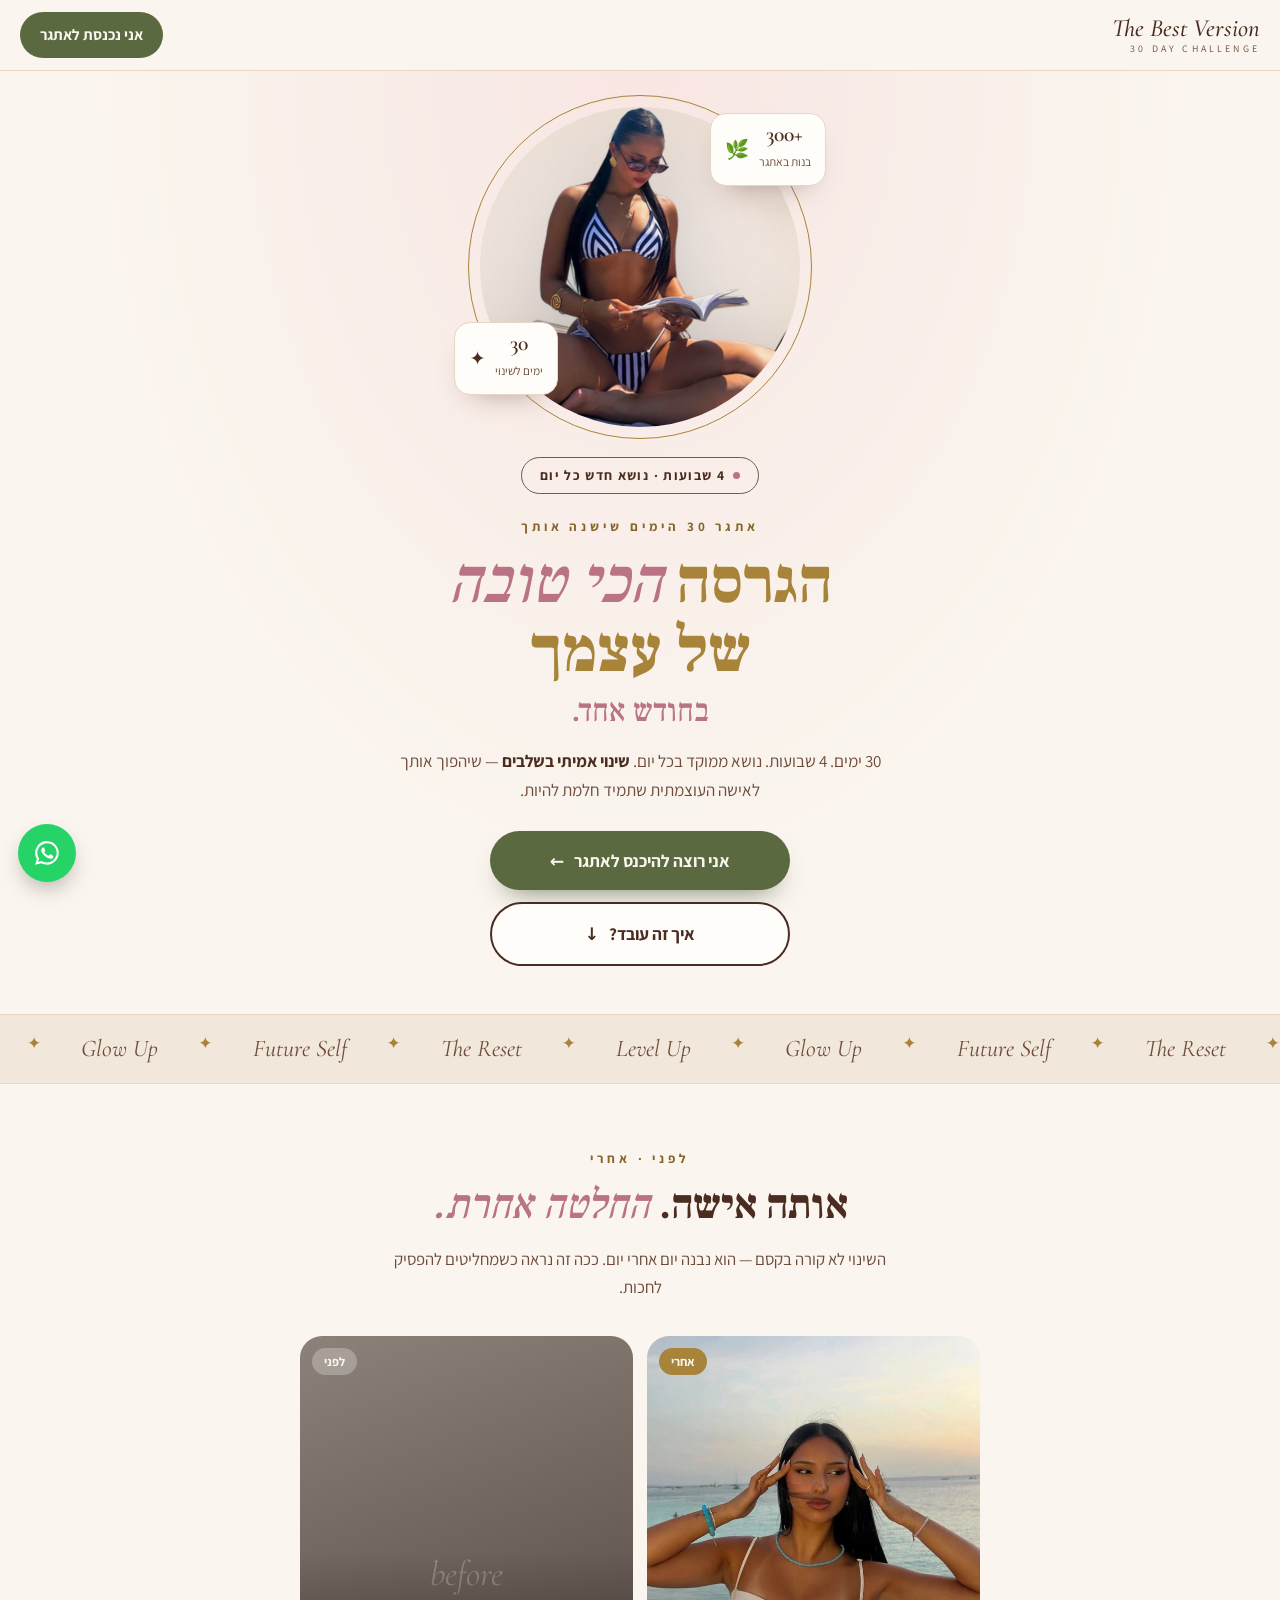
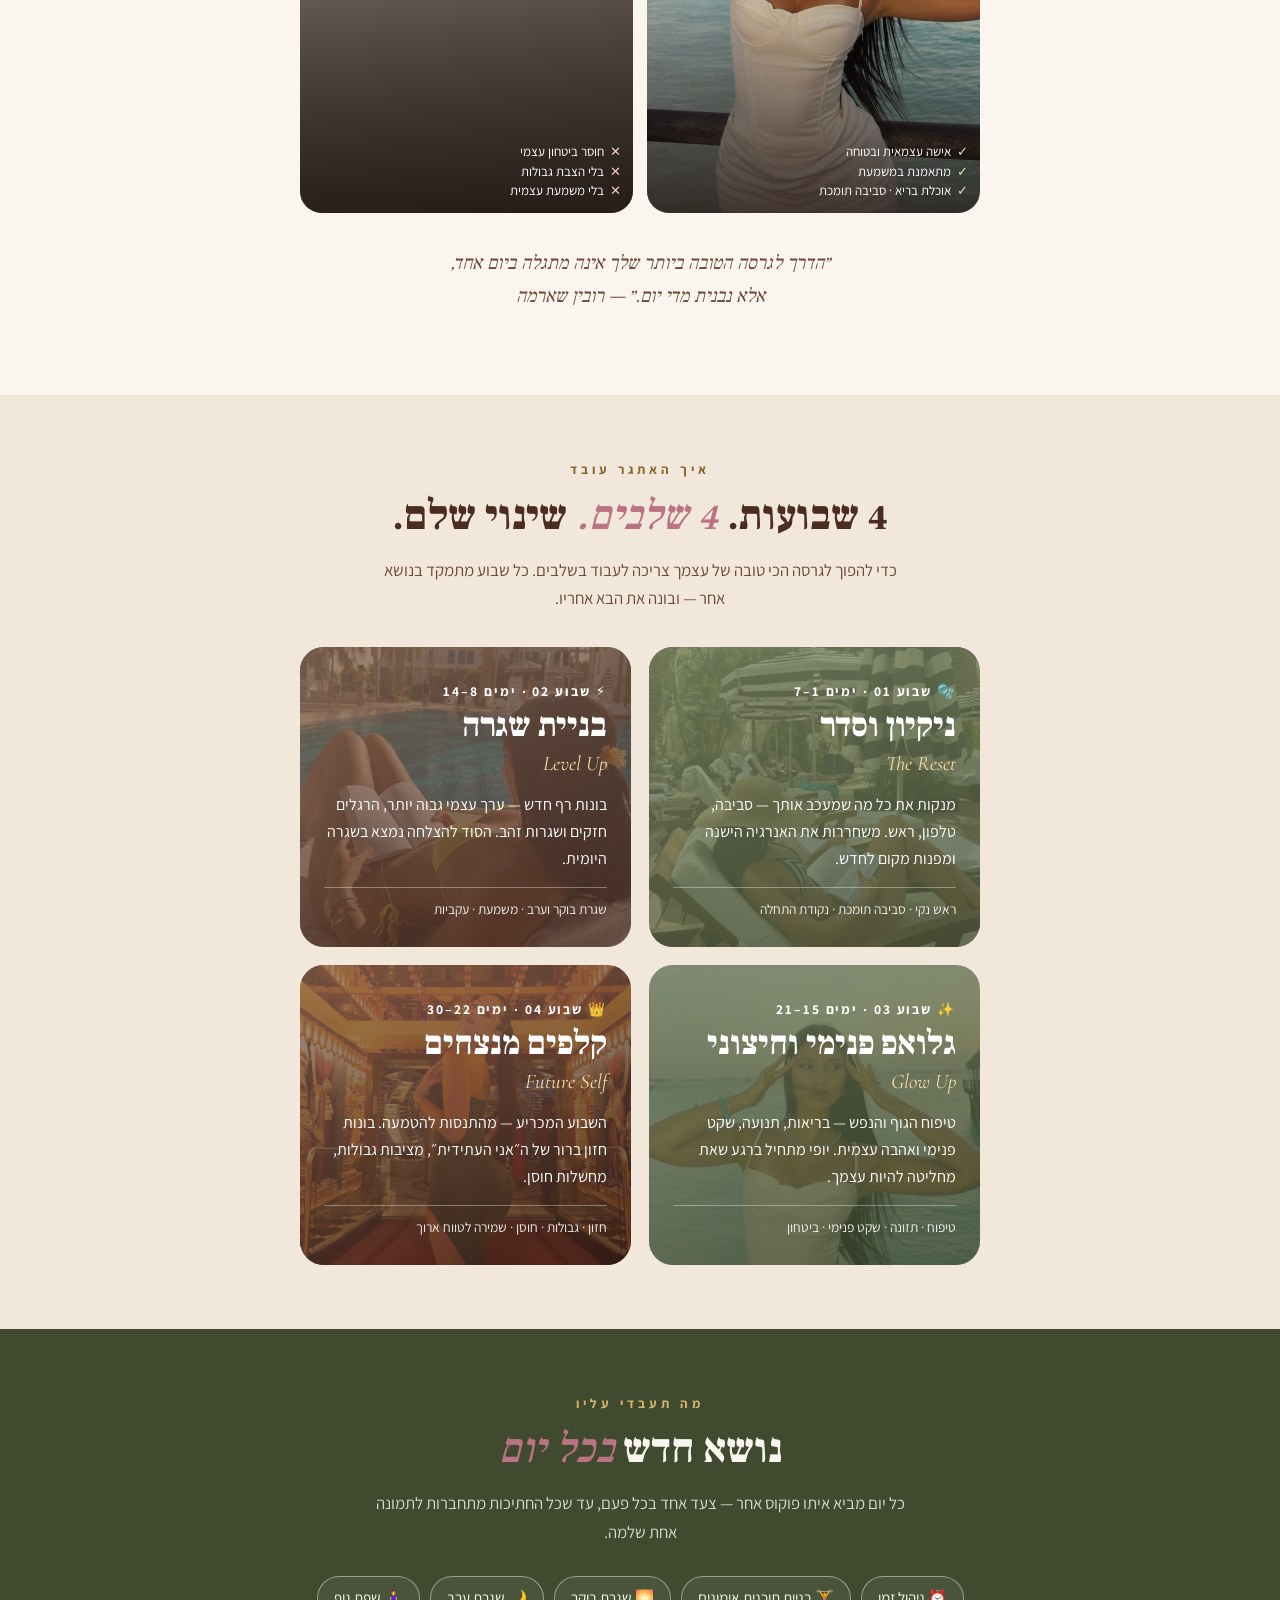
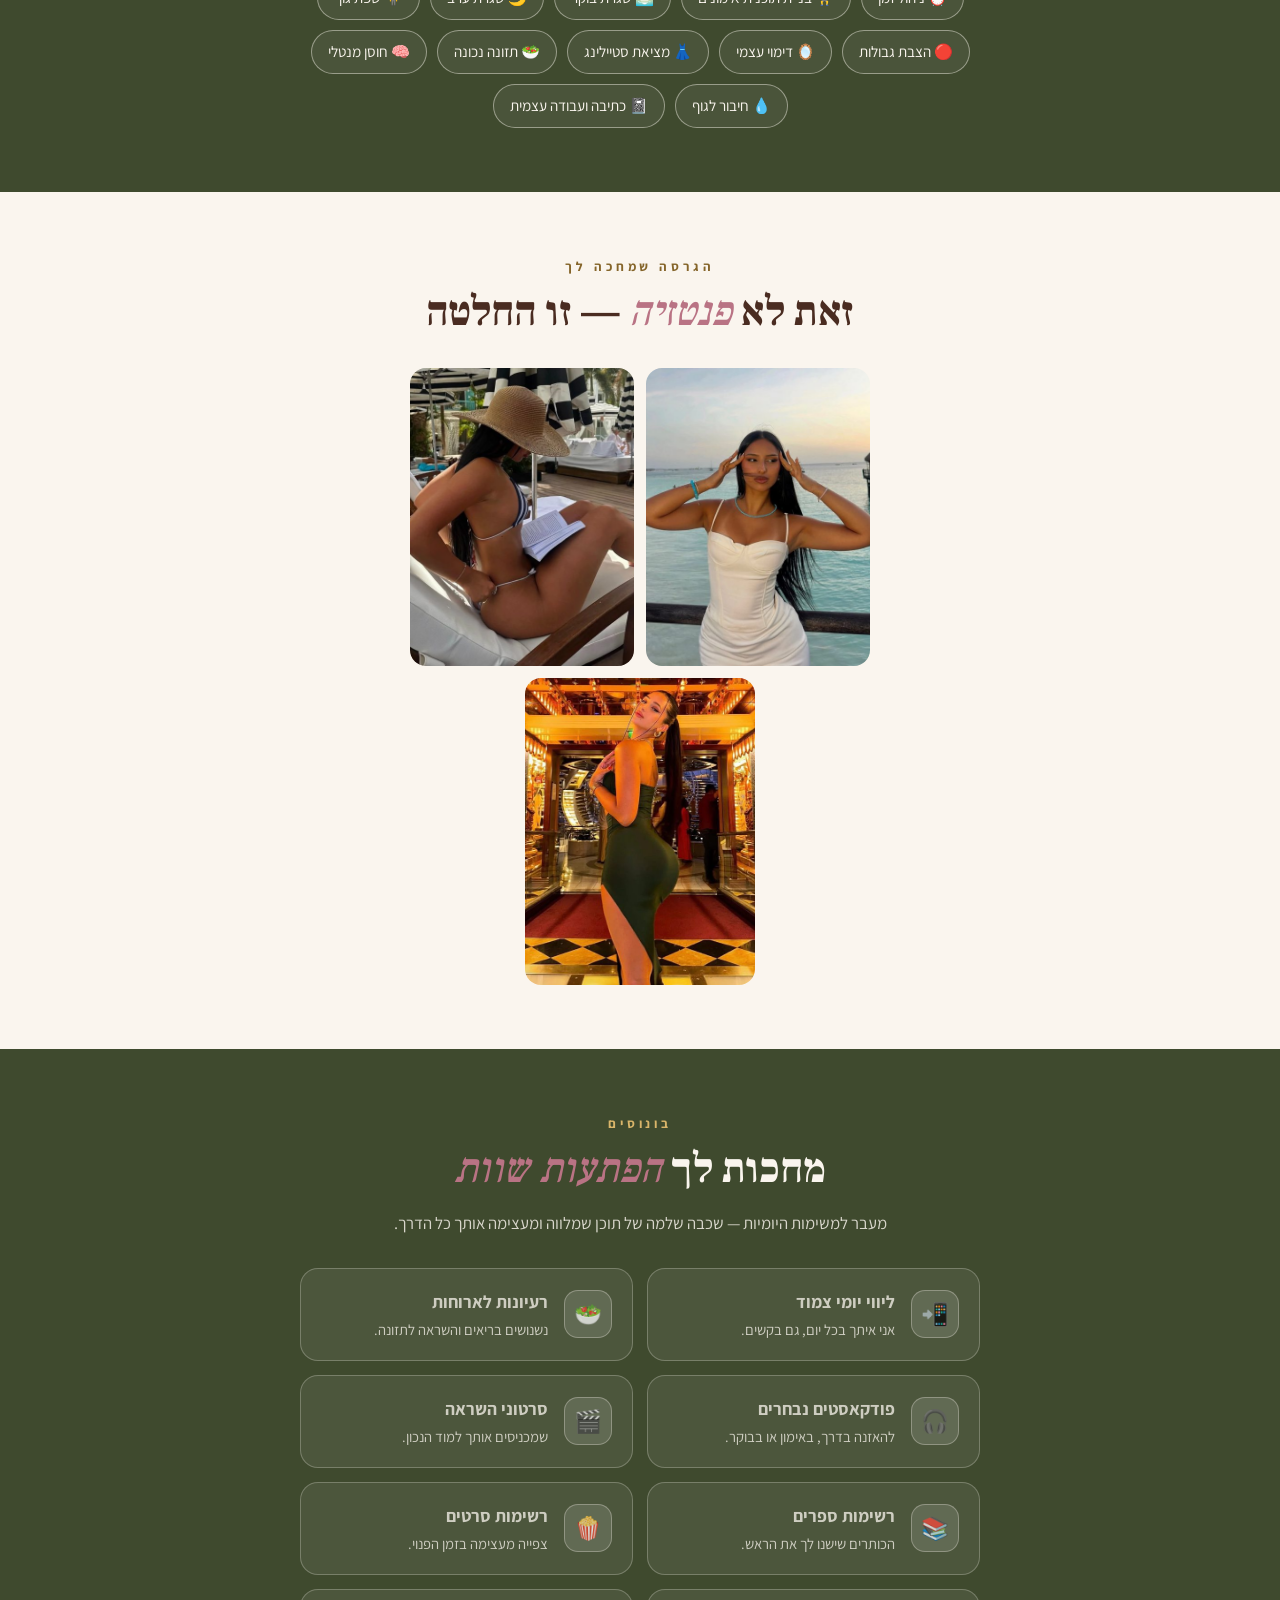
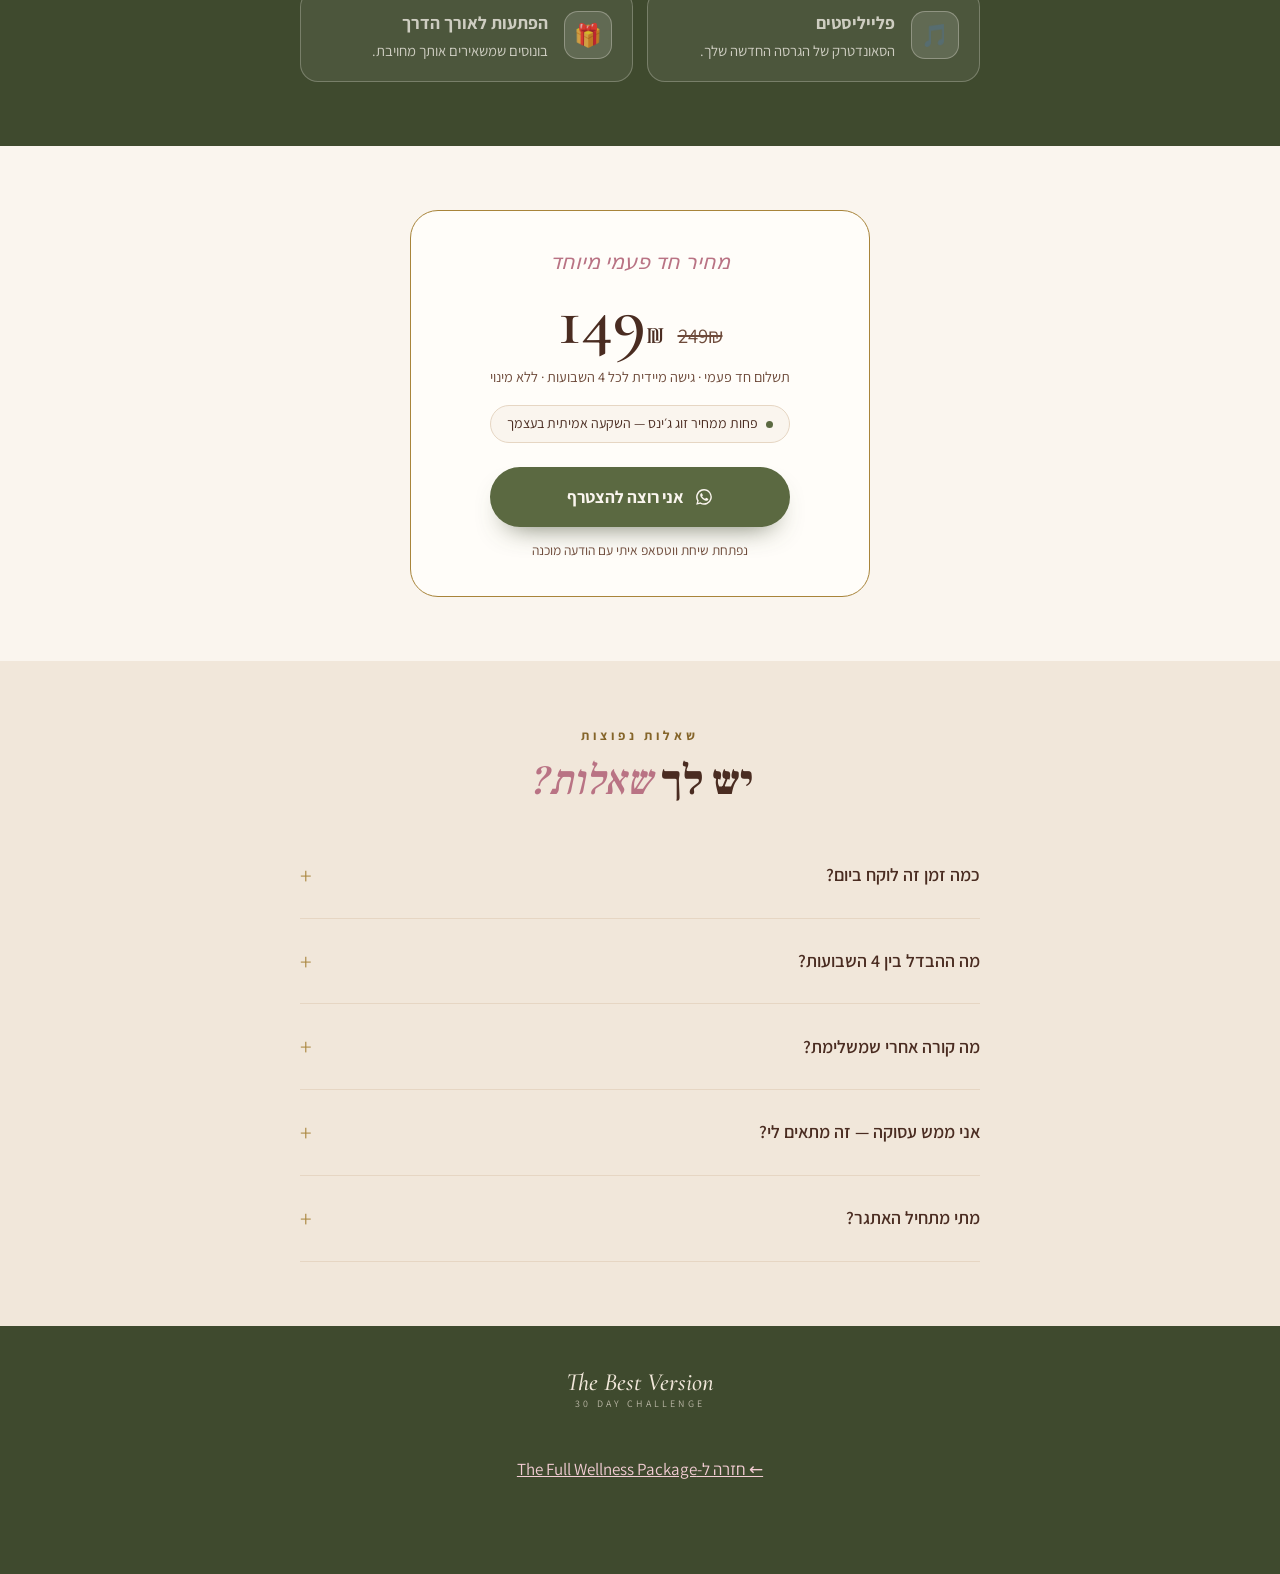
==== challenge.html @ f97965ca "Add challenge landing page draft (not linked yet) Co-Authored-By: Claude Opus 5.5 <noreply@anthropic" ====
<!doctype html>
<html lang="he" dir="rtl">
<head>
  <meta charset="utf-8">
  <meta name="viewport" content="width=device-width, initial-scale=1, viewport-fit=cover">
  <title>The Best Version · 30 Day Challenge</title>
  <meta name="description" content="אתגר 30 הימים שישנה אותך: 4 שבועות, נושא חדש כל יום — להפוך לגרסה הכי טובה של עצמך בחודש אחד.">
  <meta property="og:title" content="The Best Version · 30 Day Challenge">
  <meta property="og:description" content="4 שבועות. 4 שלבים. שינוי שלם.">
  <meta property="og:image" content="assets/images/challenge/hero.jpg">
  <link rel="icon" href="data:image/svg+xml,%3Csvg xmlns=%27http://www.w3.org/2000/svg%27 viewBox=%270 0 64 64%27%3E%3Ccircle cx=%2732%27 cy=%2732%27 r=%2732%27 fill=%27%234a2c21%27/%3E%3Cpath d=%27M32 14l4 14 14 4-14 4-4 14-4-14-14-4 14-4z%27 fill=%27%23f3cdd4%27/%3E%3C/svg%3E">
  <link rel="preconnect" href="https://fonts.googleapis.com">
  <link rel="preconnect" href="https://fonts.gstatic.com" crossorigin>
  <link href="https://fonts.googleapis.com/css2?family=Assistant:wght@300;400;600;700&family=Cormorant+Garamond:ital,wght@0,500;0,600;1,400;1,500&family=Frank+Ruhl+Libre:wght@500;700;900&display=swap" rel="stylesheet">
  <style>
    :root {
      --cream: #faf5ee; --beige: #f1e7da; --sand: #e6d6c3; --white: #fffdf9;
      --choc: #4a2c21; --choc-soft: #6e4b3b; --pink: #f3cdd4; --pink-deep: #b97384;
      --olive: #5b6941; --olive-dark: #3d472c; --forest: #3f4a2e; --gold: #a8843a; --gold-ink: #85652a;
      --f-head: "Frank Ruhl Libre", "David Libre", Georgia, serif;
      --f-latin: "Cormorant Garamond", Georgia, serif;
      --f-body: "Assistant", "Heebo", system-ui, sans-serif;
      --ease: cubic-bezier(.22, .7, .2, 1);
      --gutter: 20px;
    }
    * { box-sizing: border-box; }
    html { scroll-behavior: smooth; }
    body { margin: 0; background: var(--cream); color: var(--choc); font-family: var(--f-body); font-size: 17px; line-height: 1.7; -webkit-font-smoothing: antialiased; overflow-x: hidden; }
    a { color: inherit; }
    img { max-width: 100%; display: block; }
    h1, h2, h3 { text-wrap: balance; margin: 0; }
    :focus-visible { outline: 2px solid var(--gold); outline-offset: 3px; }
    .wrap { max-width: 720px; margin: 0 auto; padding: 0 var(--gutter); }

    /* eyebrow + headings */
    .eyebrow { display: block; text-align: center; font-size: .82rem; font-weight: 700; letter-spacing: .3em; color: var(--gold-ink); margin-bottom: 10px; }
    .h2 { font-family: var(--f-head); font-weight: 900; font-size: clamp(1.9rem, 7vw, 2.6rem); line-height: 1.2; text-align: center; color: var(--choc); }
    .h2 em { font-style: italic; font-weight: 500; color: var(--pink-deep); }
    .lead { text-align: center; color: var(--choc-soft); font-size: 1.05rem; margin: 14px auto 0; max-width: 32em; }
    section { padding: 64px 0; }

    /* header */
    .top { position: sticky; top: env(safe-area-inset-top, 0px); z-index: 20; display: flex; align-items: center; justify-content: space-between; gap: 12px;
      padding: 12px var(--gutter); background: color-mix(in srgb, var(--cream) 92%, transparent); backdrop-filter: blur(10px); border-bottom: 1px solid var(--sand); }
    .logo { text-decoration: none; display: flex; flex-direction: column; line-height: 1; direction: ltr; text-align: right; }
    .logo b { font-family: var(--f-latin); font-style: italic; font-weight: 500; font-size: 1.55rem; }
    .logo small { font-size: .62rem; letter-spacing: .32em; color: var(--choc-soft); margin-top: 4px; }
    .back { font-size: .8rem; color: var(--choc-soft); text-decoration: none; display: block; margin-top: 2px; }
    .pill { text-decoration: none; background: var(--olive); color: var(--cream); font-weight: 700; font-size: .95rem; padding: 10px 20px; border-radius: 999px; white-space: nowrap; }
    .pill:hover { background: var(--olive-dark); }

    /* hero */
    .hero { padding: 36px 0 48px; text-align: center; background: radial-gradient(ellipse at 50% 0%, #f8e6e3 0%, var(--cream) 60%); }
    .portrait { position: relative; width: min(78vw, 320px); aspect-ratio: 1; margin: 0 auto 30px; }
    .portrait::before { content: ""; position: absolute; inset: -12px; border-radius: 50%; border: 1.5px solid var(--gold); }
    .portrait img { width: 100%; height: 100%; object-fit: cover; border-radius: 50%; }
    .float { position: absolute; background: var(--white); border-radius: 16px; padding: 10px 14px; display: flex; align-items: center; gap: 10px; border: 1px solid var(--sand); box-shadow: 0 14px 30px -18px rgba(74,44,33,.5); }
    .float b { display: block; font-family: var(--f-latin); font-weight: 600; font-size: 1.35rem; line-height: 1; }
    .float small { font-size: .74rem; color: var(--choc-soft); }
    .float .i { font-size: 1.2rem; color: var(--olive); }
    .f1 { top: 2%; right: -8%; } .f2 { bottom: 10%; left: -8%; }
    .chip { display: inline-flex; align-items: center; gap: 8px; border: 1.5px solid var(--olive); border-radius: 999px; padding: 6px 18px; font-weight: 700; font-size: .85rem; letter-spacing: .1em; }
    .chip::before { content: ""; width: 7px; height: 7px; border-radius: 50%; background: var(--pink-deep); }
    .hero .eyebrow { margin-top: 22px; }
    .hero h1 { font-family: var(--f-head); font-weight: 900; font-size: clamp(2.6rem, 11vw, 4rem); line-height: 1.08; color: var(--gold); }
    .hero h1 em { font-style: italic; font-weight: 500; color: var(--pink-deep); }
    .hero h1 small { display: block; font-weight: 500; font-size: .5em; color: var(--pink-deep); margin-top: 8px; }
    .hero p { color: var(--choc-soft); max-width: 30em; margin: 18px auto 26px; }
    .hero p b { color: var(--choc); }
    .ctas { display: flex; flex-direction: column; align-items: center; gap: 12px; }
    .btn { display: inline-flex; justify-content: center; align-items: center; gap: 10px; text-decoration: none; font-weight: 700; font-size: 1.08rem; padding: 15px 30px; border-radius: 999px; min-width: min(100%, 300px); transition: transform .3s var(--ease), background .3s; }
    .btn:hover { transform: translateY(-2px); }
    .btn-olive { background: var(--olive); color: var(--cream); box-shadow: 0 14px 28px -16px rgba(61,71,44,.8); }
    .btn-olive:hover { background: var(--olive-dark); }
    .btn-ghost { border: 2px solid var(--choc); color: var(--choc); background: var(--white); }
    .btn svg { width: 20px; height: 20px; }

    /* marquee */
    .marquee { overflow: hidden; border-block: 1px solid var(--sand); background: var(--beige); padding: 14px 0; }
    .track { display: flex; gap: 40px; width: max-content; direction: ltr; animation: slide 30s linear infinite; }
    .track span { font-family: var(--f-latin); font-style: italic; font-size: 1.5rem; color: var(--choc-soft); white-space: nowrap; }
    .track b { color: var(--gold); font-weight: 400; }
    @keyframes slide { to { transform: translateX(-50%); } }

    /* before / after */
    .ba { display: grid; grid-template-columns: 1fr 1fr; gap: 14px; margin-top: 34px; }
    .ba-card { position: relative; border-radius: 22px; overflow: hidden; aspect-ratio: 3 / 4.3; }
    .ba-card img { width: 100%; height: 100%; object-fit: cover; }
    .ba-card::after { content: ""; position: absolute; inset: 0; background: linear-gradient(transparent 45%, rgba(30,20,15,.8)); }
    .ba-before { background: linear-gradient(160deg, #8d8279, #4a403a); }
    .ba-before .ghost { position: absolute; inset: 0; display: grid; place-items: center; font-family: var(--f-latin); font-style: italic; font-size: 2.2rem; color: rgba(255,255,255,.25); }
    .tag { position: absolute; top: 12px; left: 12px; z-index: 2; background: var(--gold); color: var(--cream); font-size: .78rem; font-weight: 700; padding: 3px 12px; border-radius: 999px; }
    .tag.muted { background: rgba(255,255,255,.25); }
    .ba-list { position: absolute; bottom: 12px; right: 12px; left: 12px; z-index: 2; list-style: none; padding: 0; margin: 0; color: #fff; font-size: .82rem; line-height: 1.5; }
    .ba-list li::before { margin-left: 6px; font-weight: 700; }
    .yes li::before { content: "✓"; color: #d9e6b8; }
    .no li::before { content: "✕"; color: #f3cdd4; }
    .quote { text-align: center; font-family: var(--f-head); font-style: italic; font-size: 1.2rem; color: var(--choc-soft); margin-top: 34px; }

    /* weeks */
    .weeks { display: grid; gap: 18px; margin-top: 34px; }
    .week { position: relative; border-radius: 24px; overflow: hidden; min-height: 300px; color: #fff; display: flex; flex-direction: column; justify-content: flex-end; padding: 26px 24px; }
    .week img { position: absolute; inset: 0; width: 100%; height: 100%; object-fit: cover; z-index: 0; }
    .week::before { content: ""; position: absolute; inset: 0; z-index: 1; background: var(--tint); opacity: .78; }
    .week > *:not(img) { position: relative; z-index: 2; }
    .w-meta { font-size: .85rem; font-weight: 700; letter-spacing: .14em; }
    .week h3 { font-family: var(--f-head); font-weight: 900; font-size: 2.1rem; line-height: 1.15; margin-top: 4px; }
    .w-en { font-family: var(--f-latin); font-style: italic; font-size: 1.3rem; color: #f3dca7; }
    .week p { margin: 10px 0 14px; font-size: 1rem; }
    .w-tags { border-top: 1px solid rgba(255,255,255,.4); padding-top: 10px; font-size: .85rem; opacity: .9; }

    /* topics */
    .green { background: var(--forest); color: var(--cream); }
    .green .eyebrow { color: #d9b56a; }
    .green .h2 { color: var(--cream); }
    .green .lead { color: rgba(250,245,238,.82); }
    .topics { display: flex; flex-wrap: wrap; justify-content: center; gap: 10px; margin-top: 30px; }
    .topics span { border: 1px solid rgba(250,245,238,.45); border-radius: 999px; padding: 8px 16px; font-size: .95rem; background: rgba(255,255,255,.06); }

    /* vision */
    .gallery { display: grid; grid-template-columns: 1fr 1fr; gap: 12px; max-width: 460px; margin: 30px auto 0; }
    .gallery img { width: 100%; aspect-ratio: 3 / 4; object-fit: cover; border-radius: 16px; }
    .gallery img:last-child { grid-column: 1 / -1; width: 50%; margin: 0 auto; }

    /* bonuses */
    .bonuses { display: grid; gap: 14px; margin-top: 30px; }
    .bonus { display: flex; align-items: center; gap: 16px; border: 1px solid rgba(250,245,238,.25); background: rgba(255,255,255,.07); border-radius: 18px; padding: 18px 20px; }
    .bonus .ic { flex: 0 0 48px; height: 48px; border-radius: 14px; display: grid; place-items: center; background: rgba(255,255,255,.12); border: 1px solid rgba(250,245,238,.3); font-size: 1.4rem; }
    .bonus b { display: block; font-size: 1.1rem; }
    .bonus span { font-size: .92rem; color: rgba(250,245,238,.75); }

    /* price */
    .price-card { background: var(--white); border: 1.5px solid var(--gold); border-radius: 28px; padding: 34px 24px; text-align: center; max-width: 460px; margin: 0 auto; }
    .price-card .lbl { font-family: var(--f-latin); font-style: italic; font-size: 1.3rem; color: var(--pink-deep); }
    .price { display: flex; justify-content: center; align-items: baseline; gap: 10px; margin: 6px 0; direction: ltr; }
    .price b { font-family: var(--f-latin); font-weight: 600; font-size: 4.4rem; line-height: 1; }
    .price b small { font-size: .45em; margin-right: 4px; }
    .price s { color: var(--choc-soft); font-size: 1.3rem; }
    .price-card .note { font-size: .9rem; color: var(--choc-soft); }
    .badge-note { display: inline-flex; align-items: center; gap: 8px; margin-top: 14px; border: 1px solid var(--sand); border-radius: 999px; padding: 6px 16px; font-size: .88rem; background: var(--cream); }
    .badge-note::before { content: ""; width: 7px; height: 7px; border-radius: 50%; background: var(--olive); }
    .price-card .ctas { margin-top: 24px; }

    /* faq */
    .faq { border-bottom: 1px solid var(--sand); }
    .faq summary { list-style: none; cursor: pointer; display: flex; justify-content: space-between; align-items: center; gap: 14px; padding: 22px 0; font-size: 1.12rem; font-weight: 600; }
    .faq summary::-webkit-details-marker { display: none; }
    .faq summary::after { content: "+"; color: var(--gold); font-size: 1.5rem; font-weight: 300; transition: transform .3s var(--ease); }
    .faq[open] summary::after { transform: rotate(45deg); }
    .faq p { margin: 0 0 22px; color: var(--choc-soft); }
    .faqs { margin-top: 26px; }

    /* footer */
    .foot { background: var(--forest); color: var(--beige); text-align: center; padding: 44px var(--gutter) 90px; }
    .foot .logo { align-items: center; text-align: center; }
    .foot .logo small { color: rgba(241,231,218,.7); }
    .foot a.home { display: inline-block; margin-top: 18px; color: var(--pink); }

    /* floating whatsapp */
    .wa { position: fixed; left: 18px; bottom: calc(18px + env(safe-area-inset-bottom, 0px)); z-index: 30; width: 58px; height: 58px; border-radius: 50%; background: #25d366; display: grid; place-items: center; box-shadow: 0 10px 24px -8px rgba(0,0,0,.4); }
    .wa svg { width: 30px; height: 30px; color: #fff; }

    .reveal { opacity: 1; }
    @media (prefers-reduced-motion: reduce) { .track { animation: none; } * { transition: none !important; } }
    @media (min-width: 760px) {
      .weeks { grid-template-columns: 1fr 1fr; }
      .bonuses { grid-template-columns: 1fr 1fr; }
    }
  </style>
</head>
<body>
  <svg width="0" height="0" style="position:absolute" aria-hidden="true">
    <symbol id="wa" viewBox="0 0 24 24"><path d="M12 2.5a9.4 9.4 0 0 0-8.1 14.2L2.6 21.4l4.8-1.3A9.4 9.4 0 1 0 12 2.5zm0 17.1a7.7 7.7 0 0 1-3.9-1.1l-.3-.2-2.9.8.8-2.8-.2-.3A7.7 7.7 0 1 1 12 19.6zm4.3-5.8c-.2-.1-1.4-.7-1.6-.8s-.4-.1-.5.1-.6.8-.8.9-.3.2-.5.1a6.3 6.3 0 0 1-3.1-2.7c-.2-.4.2-.4.7-1.3a.4.4 0 0 0 0-.4l-.7-1.7c-.2-.5-.4-.4-.5-.4h-.5a.9.9 0 0 0-.6.3 2.7 2.7 0 0 0-.8 2 4.6 4.6 0 0 0 1 2.5 10.6 10.6 0 0 0 4.1 3.6c1.5.6 2.1.7 2.9.6a2.4 2.4 0 0 0 1.6-1.1 2 2 0 0 0 .1-1.1c0-.1-.2-.2-.4-.3z" fill="currentColor"/></symbol>
  </svg>

  <header class="top">
    <a class="logo" href="index.html" aria-label="חזרה לאתר הראשי"><b>The Best Version</b><small>30 DAY CHALLENGE</small></a>
    <a class="pill js-join" href="#join">אני נכנסת לאתגר</a>
  </header>

  <!-- HERO -->
  <section class="hero">
    <div class="wrap">
      <div class="portrait">
        <img src="assets/images/challenge/hero.jpg" alt="דניאל בלאיש">
        <div class="float f1"><span><b dir="ltr">300+</b><small>בנות באתגר</small></span><span class="i">🌿</span></div>
        <div class="float f2"><span><b>30</b><small>ימים לשינוי</small></span><span class="i" style="color:var(--choc)">✦</span></div>
      </div>
      <span class="chip">4 שבועות · נושא חדש כל יום</span>
      <span class="eyebrow">אתגר 30 הימים שישנה אותך</span>
      <h1>הגרסה <em>הכי טובה</em><br>של עצמך<small>בחודש אחד.</small></h1>
      <p>30 ימים. 4 שבועות. נושא ממוקד בכל יום. <b>שינוי אמיתי בשלבים</b> — שיהפוך אותך לאישה העוצמתית שתמיד חלמת להיות.</p>
      <div class="ctas">
        <a class="btn btn-olive js-join" href="#join">אני רוצה להיכנס לאתגר <span aria-hidden="true">←</span></a>
        <a class="btn btn-ghost" href="#how">איך זה עובד? <span aria-hidden="true">↓</span></a>
      </div>
    </div>
  </section>

  <div class="marquee" aria-hidden="true"><div class="track">
    <span>Level Up</span><b>✦</b><span>Glow Up</span><b>✦</b><span>Future Self</span><b>✦</b><span>The Reset</span><b>✦</b>
    <span>Level Up</span><b>✦</b><span>Glow Up</span><b>✦</b><span>Future Self</span><b>✦</b><span>The Reset</span><b>✦</b>
  </div></div>

  <!-- BEFORE / AFTER -->
  <section>
    <div class="wrap">
      <span class="eyebrow">לפני · אחרי</span>
      <h2 class="h2">אותה אישה. <em>החלטה אחרת.</em></h2>
      <p class="lead">השינוי לא קורה בקסם — הוא נבנה יום אחרי יום. ככה זה נראה כשמחליטים להפסיק לחכות.</p>
      <div class="ba">
        <div class="ba-card"><img src="assets/images/challenge/after.jpg" alt="אחרי"><span class="tag">אחרי</span>
          <ul class="ba-list yes"><li>אישה עצמאית ובטוחה</li><li>מתאמנת במשמעת</li><li>אוכלת בריא · סביבה תומכת</li></ul></div>
        <div class="ba-card ba-before"><span class="ghost">before</span><span class="tag muted">לפני</span>
          <ul class="ba-list no"><li>חוסר ביטחון עצמי</li><li>בלי הצבת גבולות</li><li>בלי משמעת עצמית</li></ul></div>
      </div>
      <p class="quote">״הדרך לגרסה הטובה ביותר שלך אינה מתגלה ביום אחד,<br>אלא נבנית מדי יום.״ — רובין שארמה</p>
    </div>
  </section>

  <!-- HOW IT WORKS -->
  <section id="how" style="background:var(--beige);scroll-margin-top:70px">
    <div class="wrap">
      <span class="eyebrow">איך האתגר עובד</span>
      <h2 class="h2">4 שבועות. <em>4 שלבים.</em> שינוי שלם.</h2>
      <p class="lead">כדי להפוך לגרסה הכי טובה של עצמך צריכה לעבוד בשלבים. כל שבוע מתמקד בנושא אחר — ובונה את הבא אחריו.</p>
      <div class="weeks">
        <article class="week" style="--tint:linear-gradient(160deg,#7f8a66,#4f5a3b)"><img src="assets/images/challenge/week1.jpg" alt="" loading="lazy">
          <span class="w-meta">🫧 שבוע 01 · ימים 1–7</span><h3>ניקיון וסדר</h3><span class="w-en">The Reset</span>
          <p>מנקות את כל מה שמעכב אותך — סביבה, טלפון, ראש. משחררות את האנרגיה הישנה ומפנות מקום לחדש.</p>
          <span class="w-tags">ראש נקי · סביבה תומכת · נקודת התחלה</span></article>
        <article class="week" style="--tint:linear-gradient(160deg,#8a6a55,#4a2c21)"><img src="assets/images/challenge/week2.jpg" alt="" loading="lazy">
          <span class="w-meta">⚡ שבוע 02 · ימים 8–14</span><h3>בניית שגרה</h3><span class="w-en">Level Up</span>
          <p>בונות רף חדש — ערך עצמי גבוה יותר, הרגלים חזקים ושגרות זהב. הסוד להצלחה נמצא בשגרה היומית.</p>
          <span class="w-tags">שגרת בוקר וערב · משמעת · עקביות</span></article>
        <article class="week" style="--tint:linear-gradient(160deg,#6e7a58,#3f4a2e)"><img src="assets/images/challenge/week3.jpg" alt="" loading="lazy">
          <span class="w-meta">✨ שבוע 03 · ימים 15–21</span><h3>גלואפ פנימי וחיצוני</h3><span class="w-en">Glow Up</span>
          <p>טיפוח הגוף והנפש — בריאות, תנועה, שקט פנימי ואהבה עצמית. יופי מתחיל ברגע שאת מחליטה להיות עצמך.</p>
          <span class="w-tags">טיפוח · תזונה · שקט פנימי · ביטחון</span></article>
        <article class="week" style="--tint:linear-gradient(160deg,#8a6650,#3a2119)"><img src="assets/images/challenge/week4.jpg" alt="" loading="lazy">
          <span class="w-meta">👑 שבוע 04 · ימים 22–30</span><h3>קלפים מנצחים</h3><span class="w-en">Future Self</span>
          <p>השבוע המכריע — מהתנסות להטמעה. בונות חזון ברור של ה״אני העתידית״, מציבות גבולות, מחשלות חוסן.</p>
          <span class="w-tags">חזון · גבולות · חוסן · שמירה לטווח ארוך</span></article>
      </div>
    </div>
  </section>

  <!-- TOPICS -->
  <section class="green">
    <div class="wrap">
      <span class="eyebrow">מה תעבדי עליו</span>
      <h2 class="h2">נושא חדש <em>בכל יום</em></h2>
      <p class="lead">כל יום מביא איתו פוקוס אחר — צעד אחד בכל פעם, עד שכל החתיכות מתחברות לתמונה אחת שלמה.</p>
      <div class="topics">
        <span>⏰ ניהול זמן</span><span>🏋️ בניית תוכנית אימונים</span><span>🌅 שגרת בוקר</span><span>🌙 שגרת ערב</span>
        <span>🧍‍♀️ שפת גוף</span><span>🔴 הצבת גבולות</span><span>🪞 דימוי עצמי</span><span>👗 מציאת סטיילינג</span>
        <span>🥗 תזונה נכונה</span><span>🧠 חוסן מנטלי</span><span>💧 חיבור לגוף</span><span>📓 כתיבה ועבודה עצמית</span>
      </div>
    </div>
  </section>

  <!-- VISION -->
  <section>
    <div class="wrap">
      <span class="eyebrow">הגרסה שמחכה לך</span>
      <h2 class="h2">זאת לא <em>פנטזיה</em> — זו החלטה</h2>
      <div class="gallery">
        <img src="assets/images/challenge/g1.jpg" alt="">
        <img src="assets/images/challenge/g2.jpg" alt="">
        <img src="assets/images/challenge/g3.jpg" alt="">
      </div>
    </div>
  </section>

  <!-- BONUSES -->
  <section class="green">
    <div class="wrap">
      <span class="eyebrow">בונוסים</span>
      <h2 class="h2">מחכות לך <em>הפתעות שוות</em></h2>
      <p class="lead">מעבר למשימות היומיות — שכבה שלמה של תוכן שמלווה ומעצימה אותך כל הדרך.</p>
      <div class="bonuses">
        <div class="bonus"><span class="ic">📲</span><span><b>ליווי יומי צמוד</b><span>אני איתך בכל יום, גם בקשים.</span></span></div>
        <div class="bonus"><span class="ic">🥗</span><span><b>רעיונות לארוחות</b><span>נשנושים בריאים והשראה לתזונה.</span></span></div>
        <div class="bonus"><span class="ic">🎧</span><span><b>פודקאסטים נבחרים</b><span>להאזנה בדרך, באימון או בבוקר.</span></span></div>
        <div class="bonus"><span class="ic">🎬</span><span><b>סרטוני השראה</b><span>שמכניסים אותך למוד הנכון.</span></span></div>
        <div class="bonus"><span class="ic">📚</span><span><b>רשימות ספרים</b><span>הכותרים שישנו לך את הראש.</span></span></div>
        <div class="bonus"><span class="ic">🍿</span><span><b>רשימות סרטים</b><span>צפייה מעצימה בזמן הפנוי.</span></span></div>
        <div class="bonus"><span class="ic">🎵</span><span><b>פלייליסטים</b><span>הסאונדטרק של הגרסה החדשה שלך.</span></span></div>
        <div class="bonus"><span class="ic">🎁</span><span><b>הפתעות לאורך הדרך</b><span>בונוסים שמשאירים אותך מחויבת.</span></span></div>
      </div>
    </div>
  </section>

  <!-- PRICE -->
  <section id="join" style="scroll-margin-top:70px">
    <div class="wrap">
      <div class="price-card">
        <span class="lbl">מחיר חד פעמי מיוחד</span>
        <div class="price"><b>149<small>₪</small></b><s>249₪</s></div>
        <span class="note">תשלום חד פעמי · גישה מיידית לכל 4 השבועות · ללא מינוי</span><br>
        <span class="badge-note">פחות ממחיר זוג ג׳ינס — השקעה אמיתית בעצמך</span>
        <div class="ctas">
          <a class="btn btn-olive js-wa" href="#"><svg aria-hidden="true"><use href="#wa"/></svg>אני רוצה להצטרף</a>
          <span style="font-size:.85rem;color:var(--choc-soft)">נפתחת שיחת ווטסאפ איתי עם הודעה מוכנה</span>
        </div>
      </div>
    </div>
  </section>

  <!-- FAQ -->
  <section style="background:var(--beige)">
    <div class="wrap">
      <span class="eyebrow">שאלות נפוצות</span>
      <h2 class="h2">יש לך <em>שאלות?</em></h2>
      <div class="faqs">
        <details class="faq"><summary>כמה זמן זה לוקח ביום?</summary><p>[לאישור שלך] בין 10 ל־20 דקות ביום. כל משימה קצרה וממוקדת, כך שאפשר לשלב אותה גם ביום הכי עמוס.</p></details>
        <details class="faq"><summary>מה ההבדל בין 4 השבועות?</summary><p>כל שבוע מתמקד בשלב אחר: שבוע 1 ניקיון וסדר, שבוע 2 בניית שגרה, שבוע 3 גלואפ פנימי וחיצוני, שבוע 4 קלפים מנצחים והטמעה לטווח ארוך. כל שבוע בונה על הקודם.</p></details>
        <details class="faq"><summary>מה קורה אחרי שמשלימת?</summary><p>[לאישור שלך] הגישה לחומרים נשארת שלך, כך שאפשר לחזור לכל יום ולכל שבוע מתי שתרצי — ולהמשיך ליישם את ההרגלים שבנית.</p></details>
        <details class="faq"><summary>אני ממש עסוקה — זה מתאים לי?</summary><p>בדיוק בשבילך. המשימות קצרות ומעשיות ואפשר לעשות אותן בכל מקום — בבוקר, בהפסקת צהריים או לפני השינה.</p></details>
        <details class="faq"><summary>מתי מתחיל האתגר?</summary><p>[לאישור שלך] מיד אחרי ההצטרפות מקבלים גישה, ואפשר להתחיל באותו יום.</p></details>
      </div>
    </div>
  </section>

  <footer class="foot">
    <a class="logo" href="index.html"><b>The Best Version</b><small>30 DAY CHALLENGE</small></a>
    <br><a class="home" href="index.html">← חזרה ל-The Full Wellness Package</a>
  </footer>

  <a class="wa js-wa" href="#" aria-label="דברי איתי בווטסאפ"><svg><use href="#wa"/></svg></a>

  <script>
    // WhatsApp join link with the prefilled message
    var WA = "972543050516";
    var TEXT = "היי דניאל, אני רוצה להצטרף לקורס 'להפוך לגרסה הכי טובה של עצמי בחודש אחד'";
    var url = "https://wa.me/" + WA + "?text=" + encodeURIComponent(TEXT);
    document.querySelectorAll(".js-wa").forEach(function (a) { a.href = url; a.target = "_blank"; a.rel = "noopener"; });
  </script>
</body>
</html>
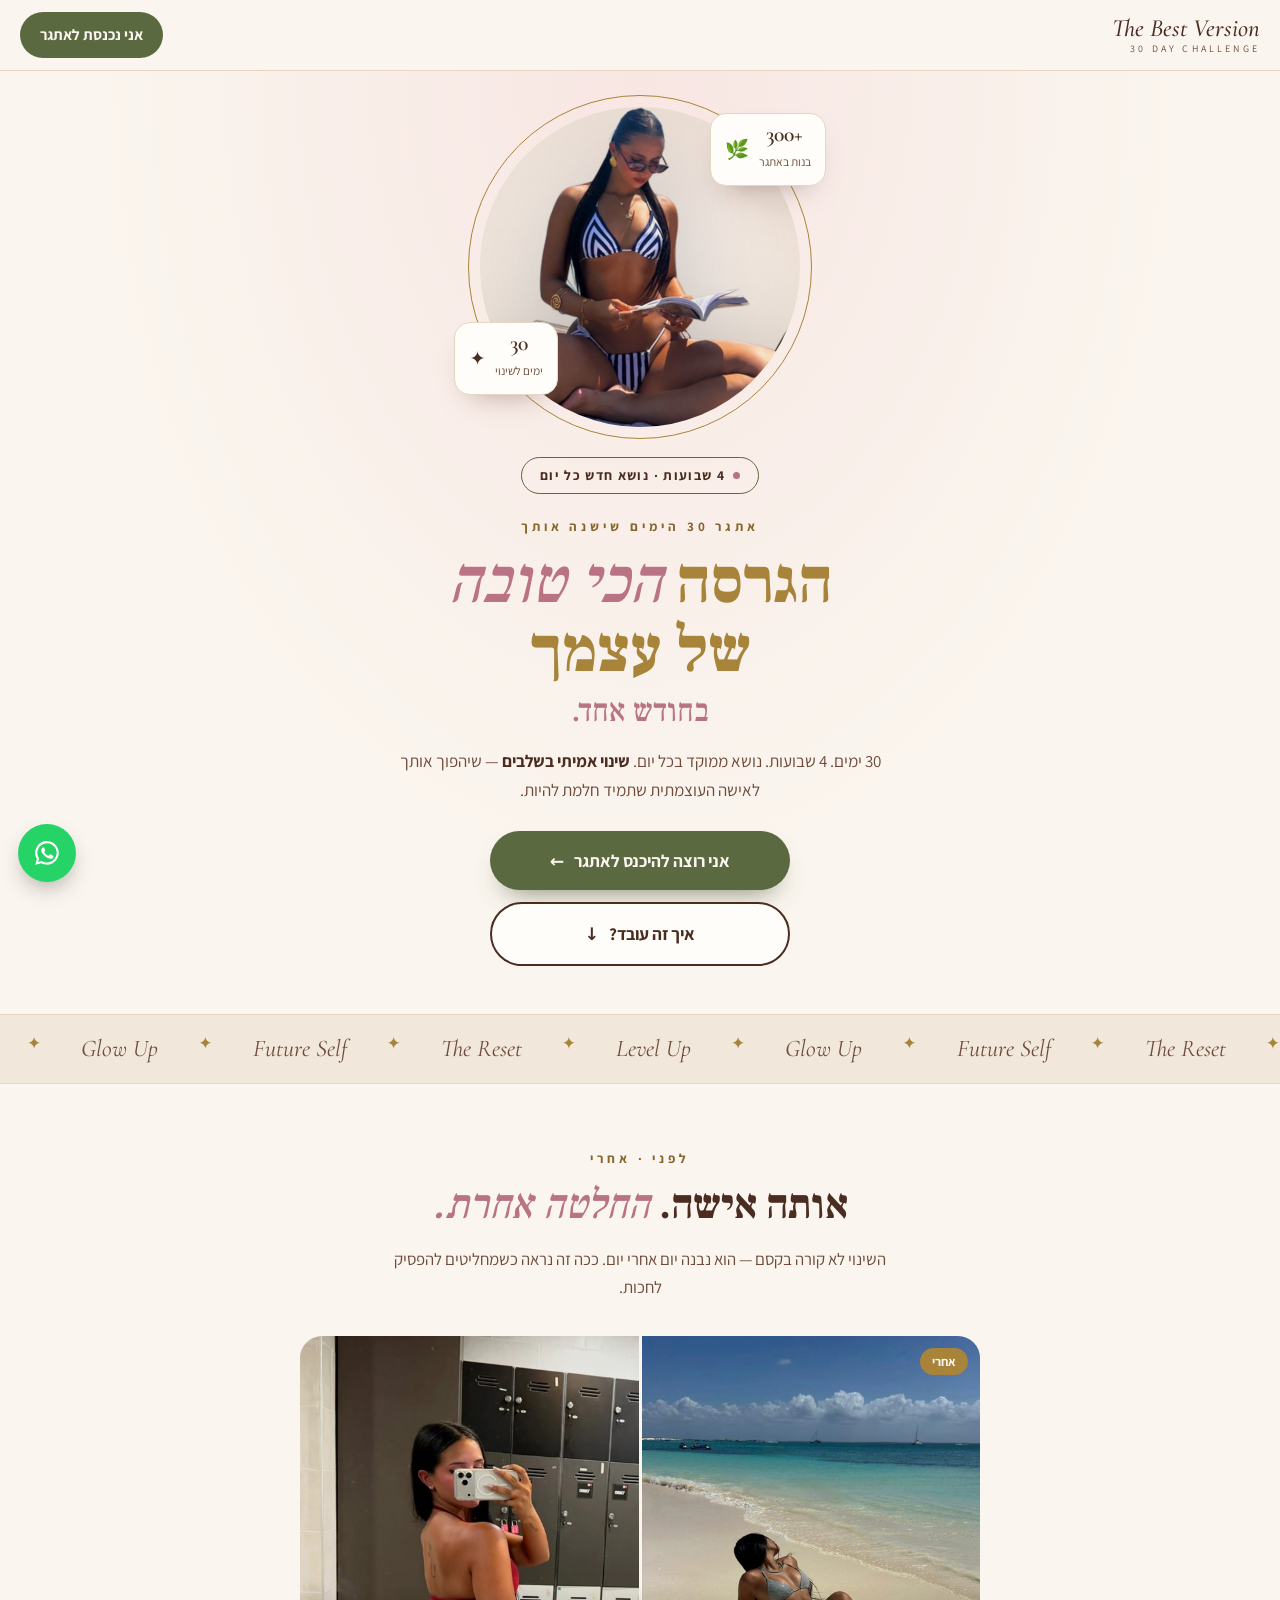
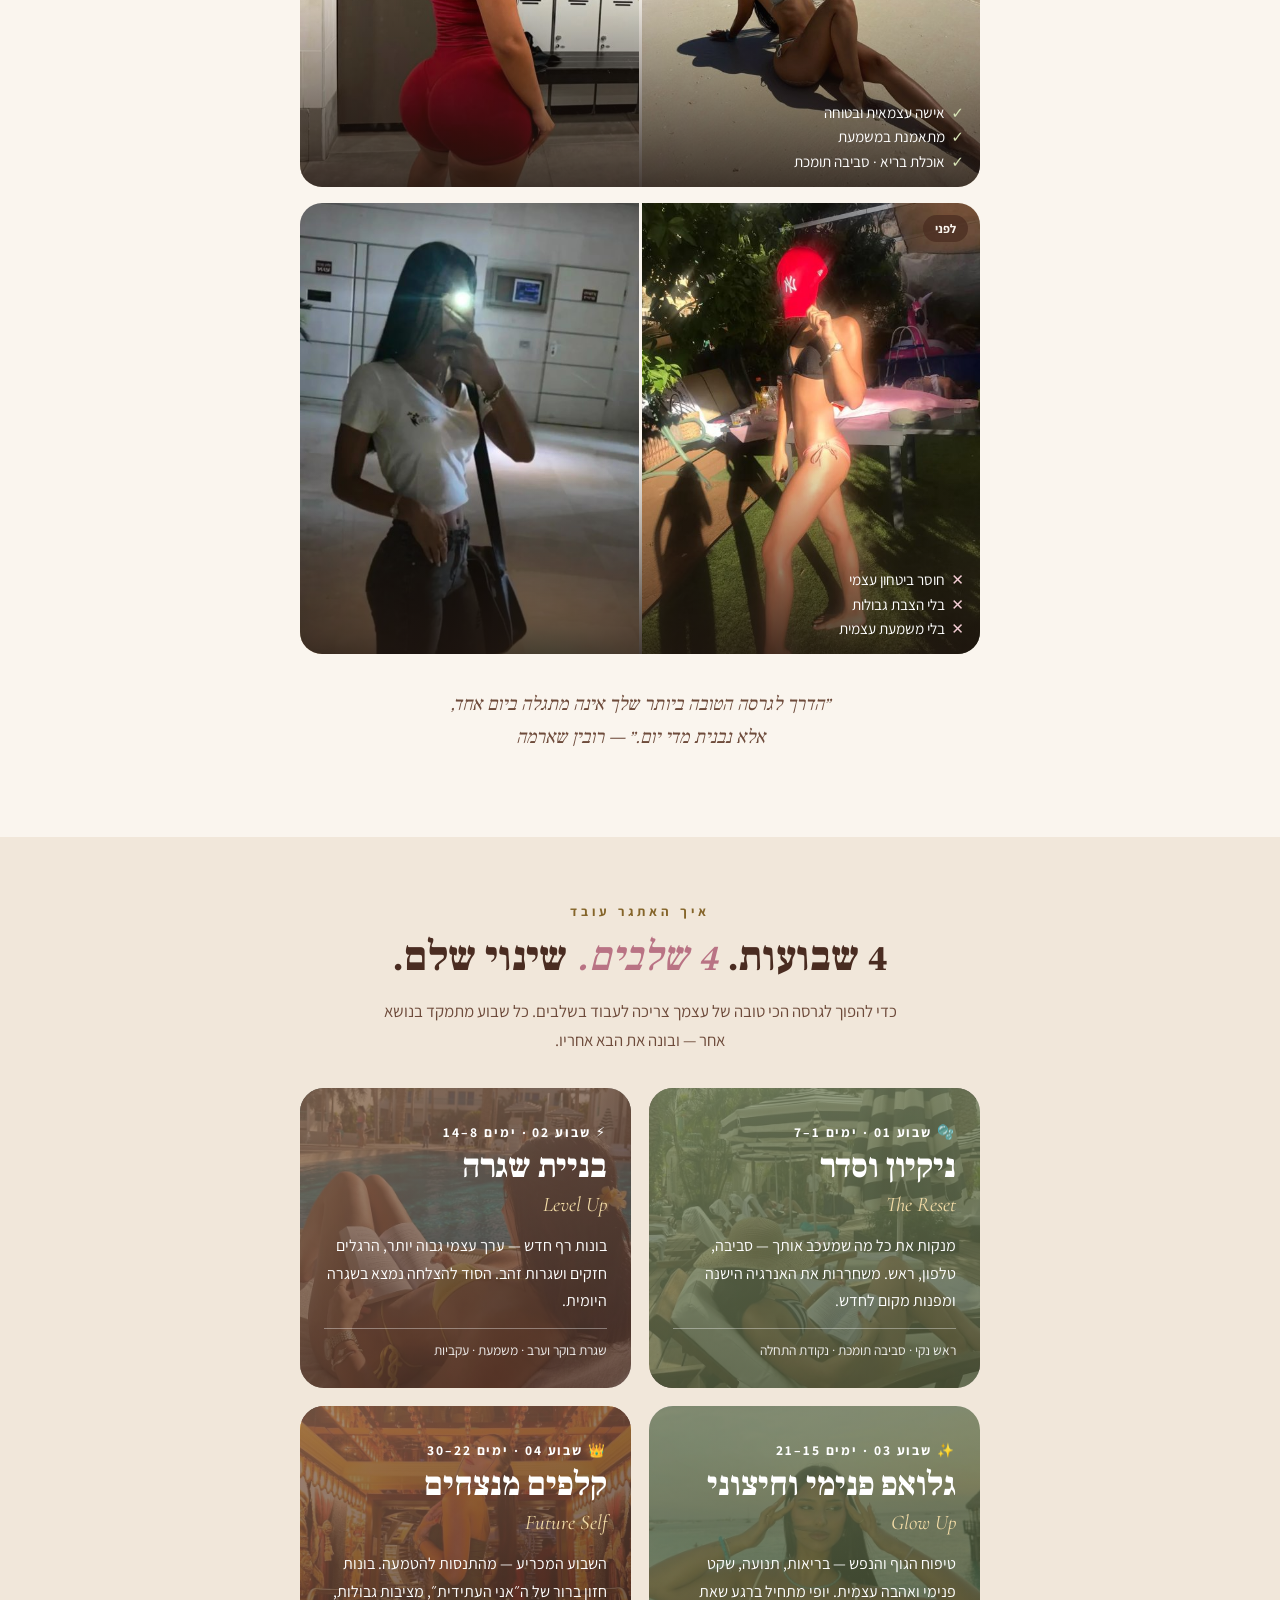
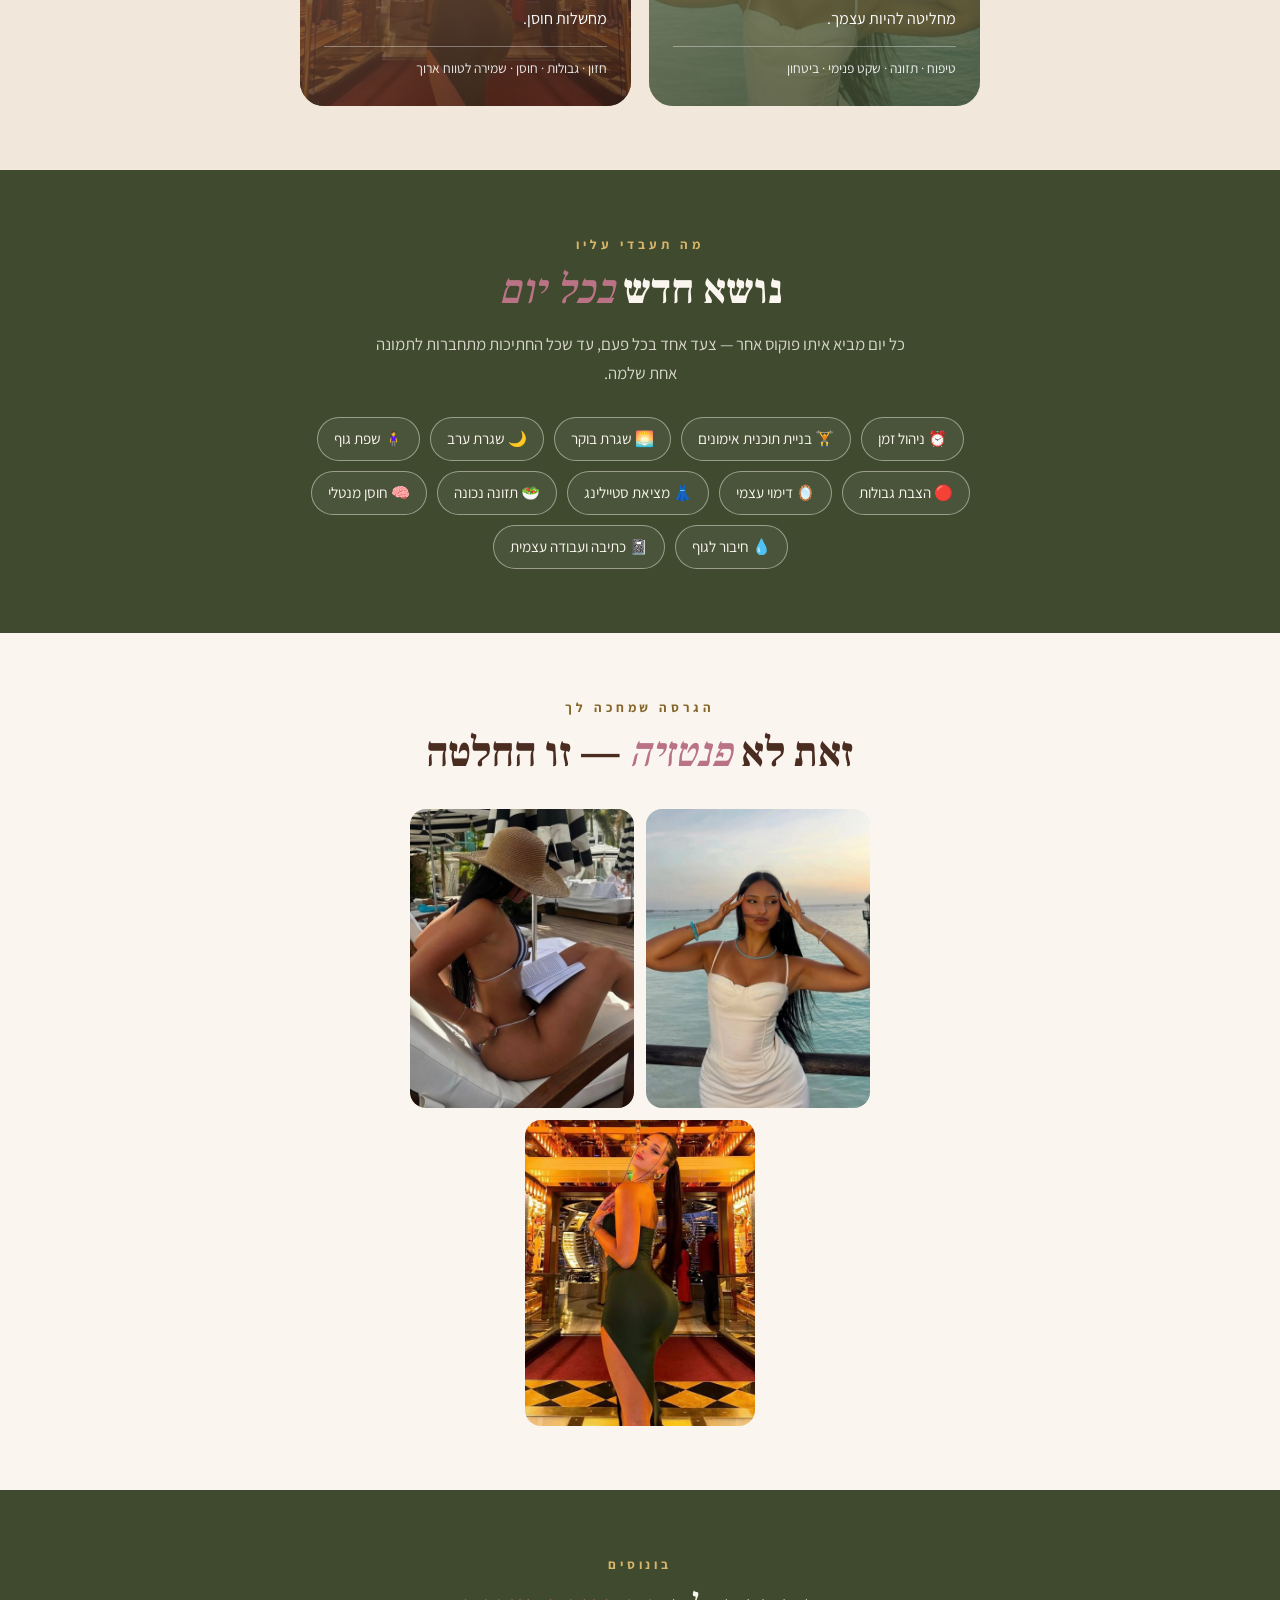
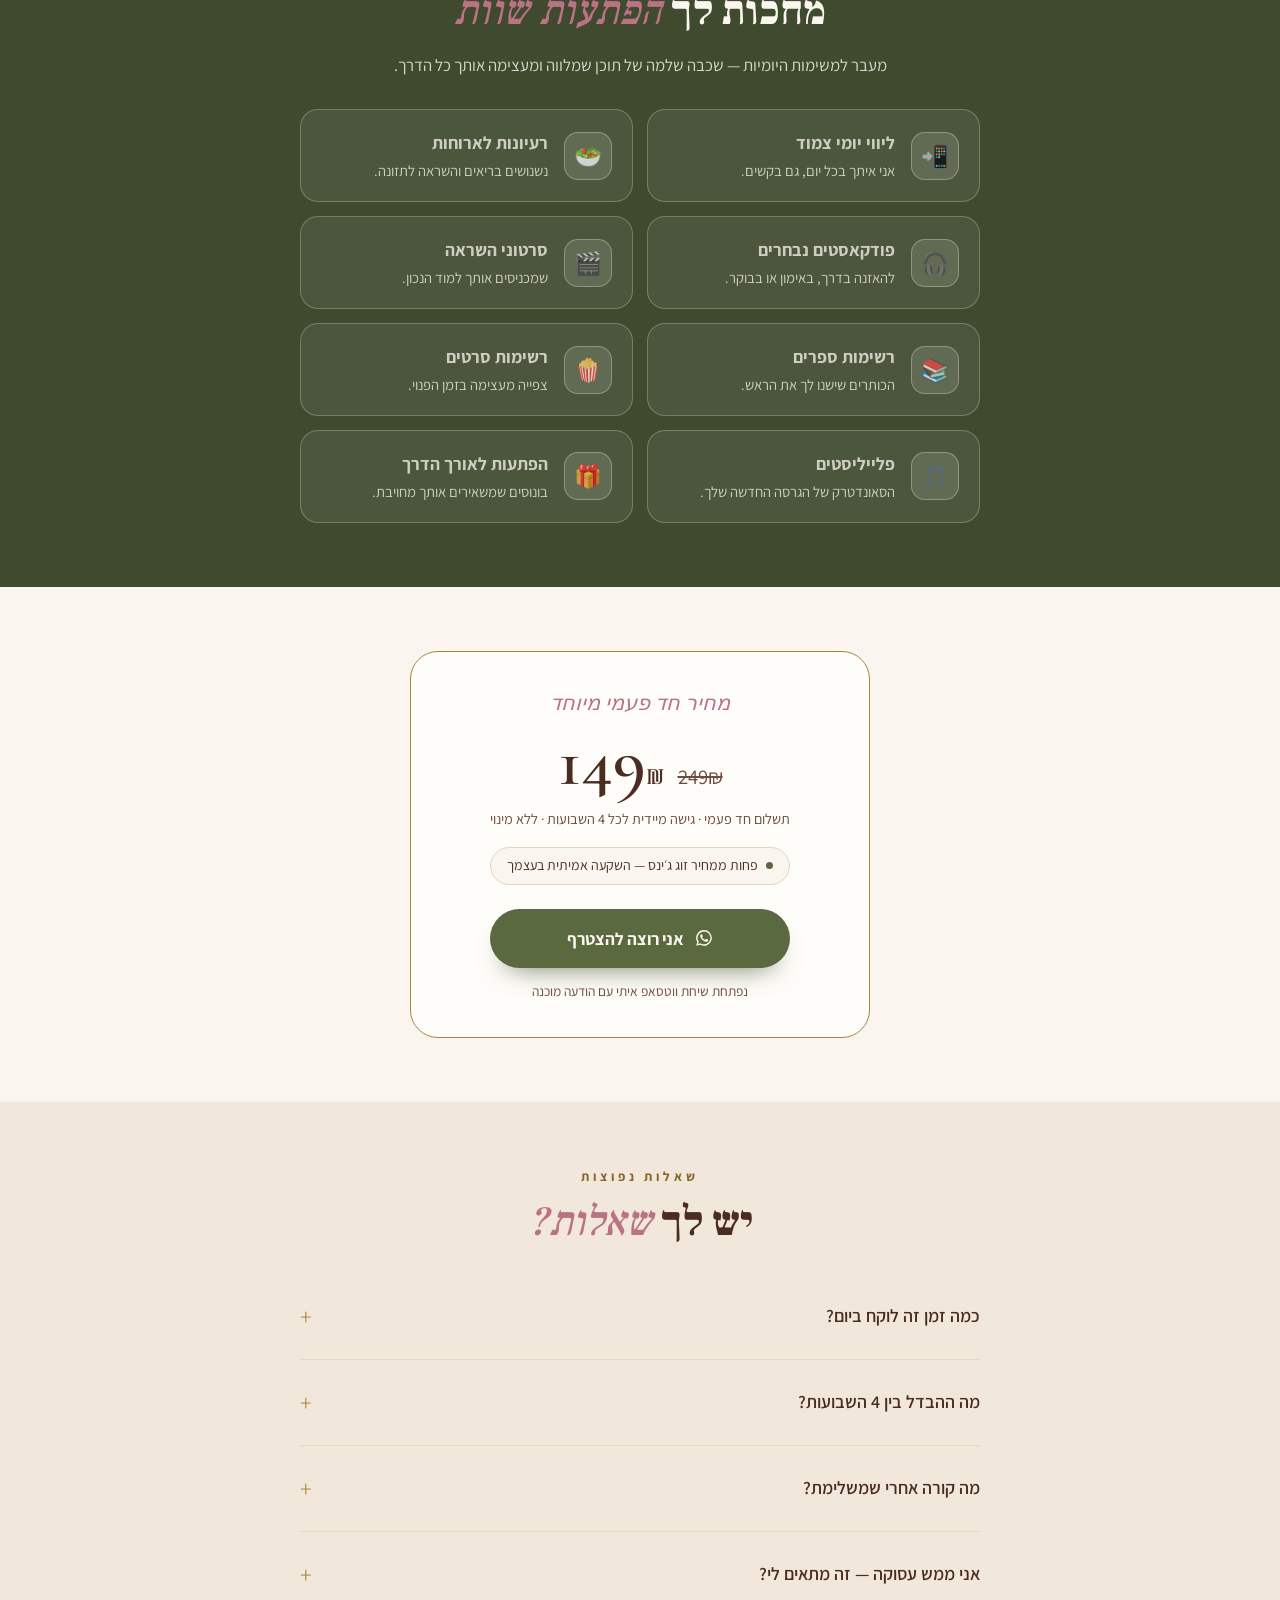
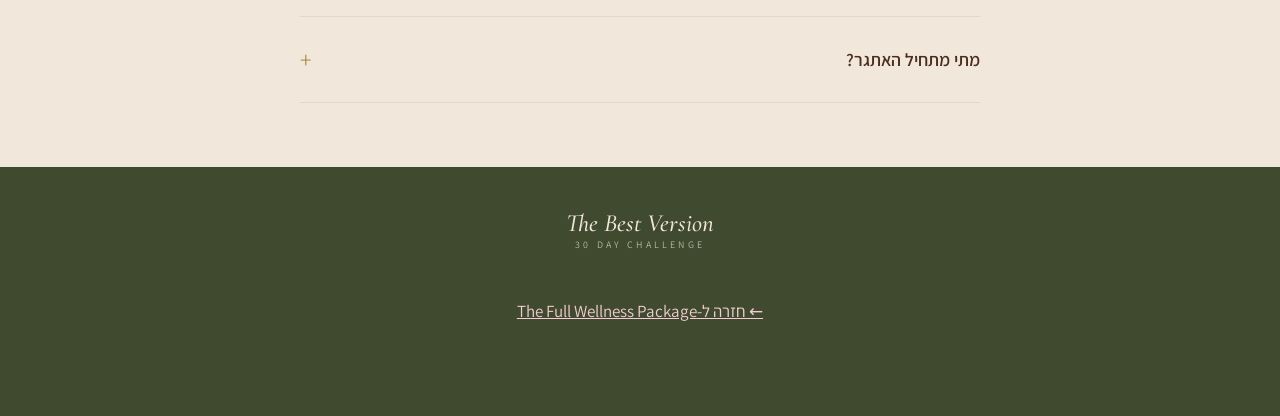
==== commit e32e4175: "Challenge landing page: new before/after photos, linked from details button - Before/after cards now" ====
--- a/challenge.html
+++ b/challenge.html
@@ -83,15 +83,14 @@
     @keyframes slide { to { transform: translateX(-50%); } }
 
     /* before / after */
-    .ba { display: grid; grid-template-columns: 1fr 1fr; gap: 14px; margin-top: 34px; }
-    .ba-card { position: relative; border-radius: 22px; overflow: hidden; aspect-ratio: 3 / 4.3; }
-    .ba-card img { width: 100%; height: 100%; object-fit: cover; }
-    .ba-card::after { content: ""; position: absolute; inset: 0; background: linear-gradient(transparent 45%, rgba(30,20,15,.8)); }
-    .ba-before { background: linear-gradient(160deg, #8d8279, #4a403a); }
-    .ba-before .ghost { position: absolute; inset: 0; display: grid; place-items: center; font-family: var(--f-latin); font-style: italic; font-size: 2.2rem; color: rgba(255,255,255,.25); }
-    .tag { position: absolute; top: 12px; left: 12px; z-index: 2; background: var(--gold); color: var(--cream); font-size: .78rem; font-weight: 700; padding: 3px 12px; border-radius: 999px; }
-    .tag.muted { background: rgba(255,255,255,.25); }
-    .ba-list { position: absolute; bottom: 12px; right: 12px; left: 12px; z-index: 2; list-style: none; padding: 0; margin: 0; color: #fff; font-size: .82rem; line-height: 1.5; }
+    .ba { display: grid; gap: 16px; margin-top: 34px; }
+    .ba-card { position: relative; border-radius: 22px; overflow: hidden; }
+    .pics { display: grid; grid-template-columns: 1fr 1fr; gap: 3px; }
+    .pics img { width: 100%; aspect-ratio: 3 / 4; object-fit: cover; }
+    .ba-card::after { content: ""; position: absolute; inset: 0; background: linear-gradient(transparent 55%, rgba(30,20,15,.82)); pointer-events: none; }
+    .tag { position: absolute; top: 12px; right: 12px; z-index: 2; background: var(--gold); color: var(--cream); font-size: .78rem; font-weight: 700; padding: 3px 12px; border-radius: 999px; }
+    .tag.muted { background: rgba(74,44,33,.75); }
+    .ba-list { position: absolute; bottom: 14px; right: 16px; left: 16px; z-index: 2; list-style: none; padding: 0; margin: 0; color: #fff; font-size: .95rem; line-height: 1.6; }
     .ba-list li::before { margin-left: 6px; font-weight: 700; }
     .yes li::before { content: "✓"; color: #d9e6b8; }
     .no li::before { content: "✕"; color: #f3cdd4; }
@@ -209,9 +208,9 @@
       <h2 class="h2">אותה אישה. <em>החלטה אחרת.</em></h2>
       <p class="lead">השינוי לא קורה בקסם — הוא נבנה יום אחרי יום. ככה זה נראה כשמחליטים להפסיק לחכות.</p>
       <div class="ba">
-        <div class="ba-card"><img src="assets/images/challenge/after.jpg" alt="אחרי"><span class="tag">אחרי</span>
+        <div class="ba-card"><div class="pics"><img src="assets/images/challenge/after1.jpg" alt="אחרי — בחוף"><img src="assets/images/challenge/after2.jpg" alt="אחרי — בחדר הכושר"></div><span class="tag">אחרי</span>
           <ul class="ba-list yes"><li>אישה עצמאית ובטוחה</li><li>מתאמנת במשמעת</li><li>אוכלת בריא · סביבה תומכת</li></ul></div>
-        <div class="ba-card ba-before"><span class="ghost">before</span><span class="tag muted">לפני</span>
+        <div class="ba-card"><div class="pics"><img src="assets/images/challenge/before1.jpg" alt="לפני"><img src="assets/images/challenge/before2.jpg" alt="לפני"></div><span class="tag muted">לפני</span>
           <ul class="ba-list no"><li>חוסר ביטחון עצמי</li><li>בלי הצבת גבולות</li><li>בלי משמעת עצמית</li></ul></div>
       </div>
       <p class="quote">״הדרך לגרסה הטובה ביותר שלך אינה מתגלה ביום אחד,<br>אלא נבנית מדי יום.״ — רובין שארמה</p>
@@ -313,11 +312,11 @@
       <span class="eyebrow">שאלות נפוצות</span>
       <h2 class="h2">יש לך <em>שאלות?</em></h2>
       <div class="faqs">
-        <details class="faq"><summary>כמה זמן זה לוקח ביום?</summary><p>[לאישור שלך] בין 10 ל־20 דקות ביום. כל משימה קצרה וממוקדת, כך שאפשר לשלב אותה גם ביום הכי עמוס.</p></details>
+        <details class="faq"><summary>כמה זמן זה לוקח ביום?</summary><p>בין 10 ל־20 דקות ביום. כל משימה קצרה וממוקדת, כך שאפשר לשלב אותה גם ביום הכי עמוס.</p></details>
         <details class="faq"><summary>מה ההבדל בין 4 השבועות?</summary><p>כל שבוע מתמקד בשלב אחר: שבוע 1 ניקיון וסדר, שבוע 2 בניית שגרה, שבוע 3 גלואפ פנימי וחיצוני, שבוע 4 קלפים מנצחים והטמעה לטווח ארוך. כל שבוע בונה על הקודם.</p></details>
-        <details class="faq"><summary>מה קורה אחרי שמשלימת?</summary><p>[לאישור שלך] הגישה לחומרים נשארת שלך, כך שאפשר לחזור לכל יום ולכל שבוע מתי שתרצי — ולהמשיך ליישם את ההרגלים שבנית.</p></details>
+        <details class="faq"><summary>מה קורה אחרי שמשלימת?</summary><p>הגישה לחומרים נשארת שלך, כך שאפשר לחזור לכל יום ולכל שבוע מתי שתרצי — ולהמשיך ליישם את ההרגלים שבנית.</p></details>
         <details class="faq"><summary>אני ממש עסוקה — זה מתאים לי?</summary><p>בדיוק בשבילך. המשימות קצרות ומעשיות ואפשר לעשות אותן בכל מקום — בבוקר, בהפסקת צהריים או לפני השינה.</p></details>
-        <details class="faq"><summary>מתי מתחיל האתגר?</summary><p>[לאישור שלך] מיד אחרי ההצטרפות מקבלים גישה, ואפשר להתחיל באותו יום.</p></details>
+        <details class="faq"><summary>מתי מתחיל האתגר?</summary><p>מיד אחרי ההצטרפות מקבלים גישה, ואפשר להתחיל באותו יום.</p></details>
       </div>
     </div>
   </section>
